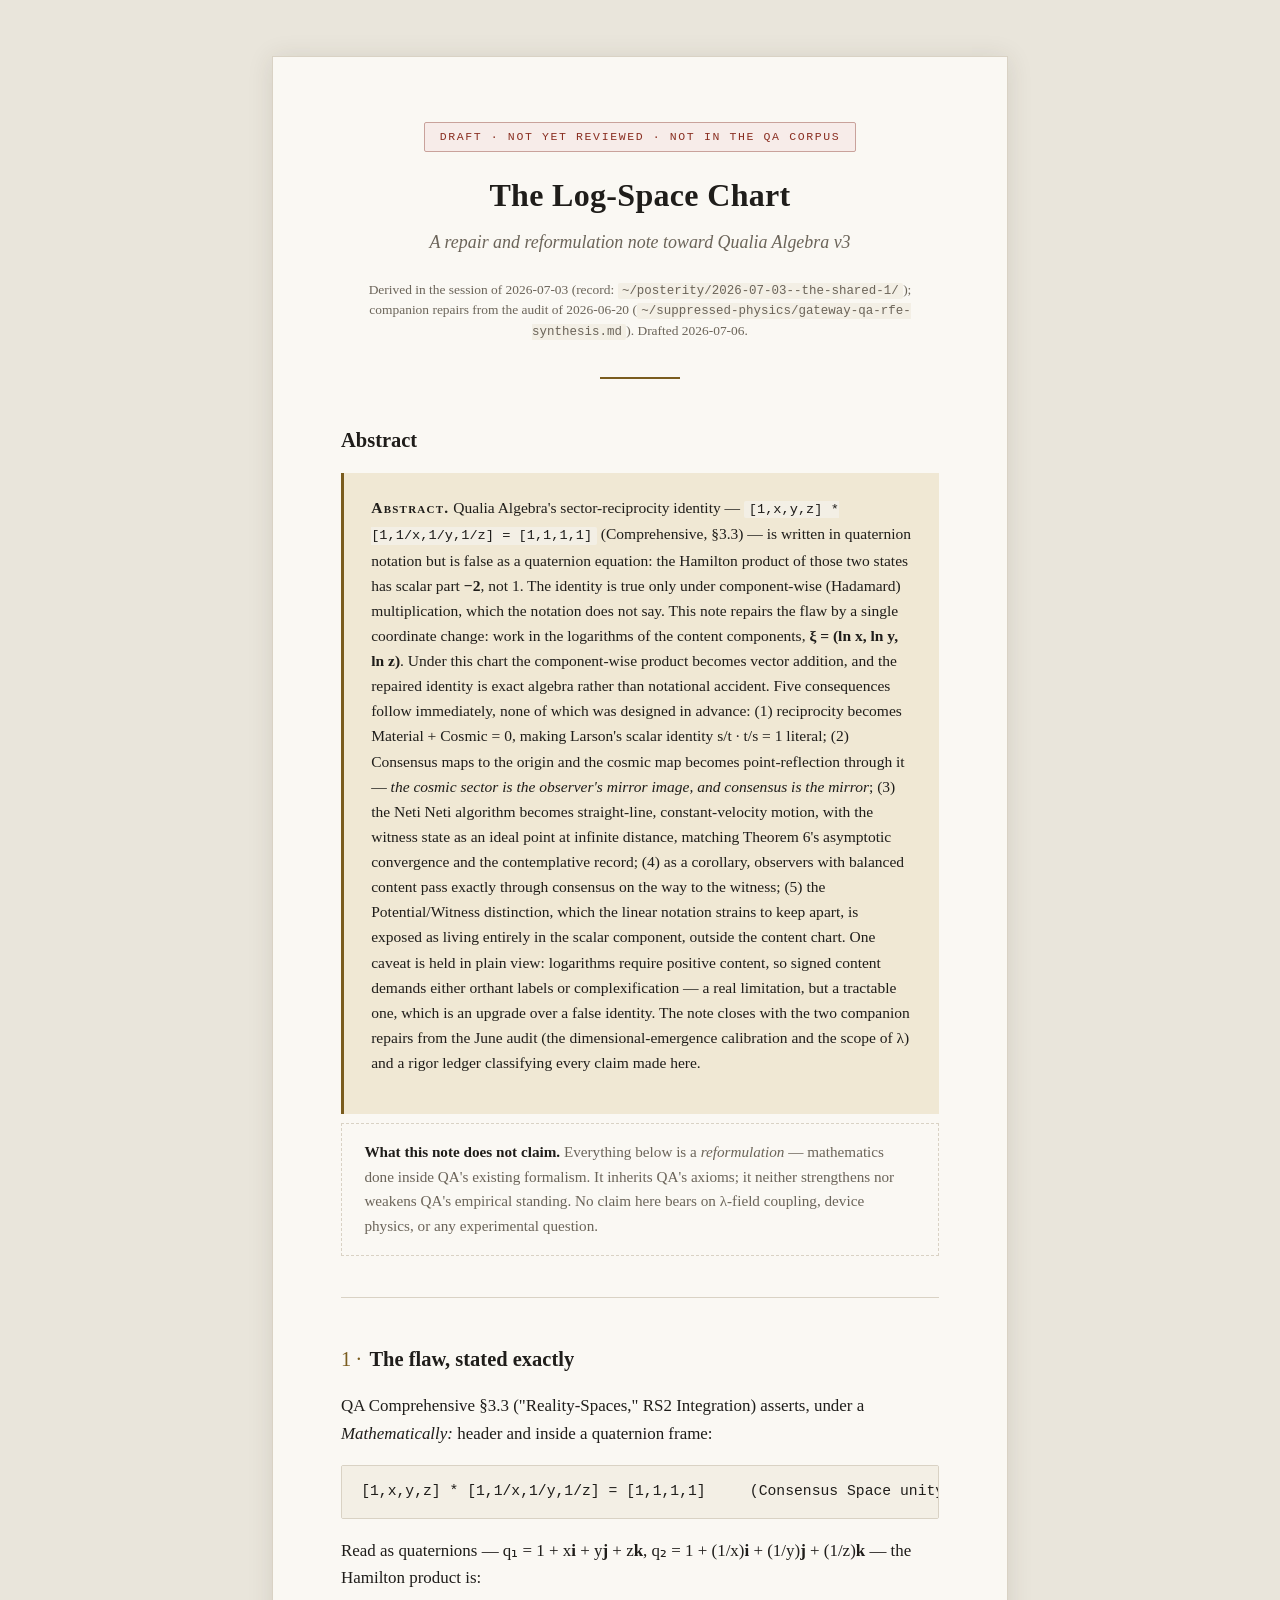
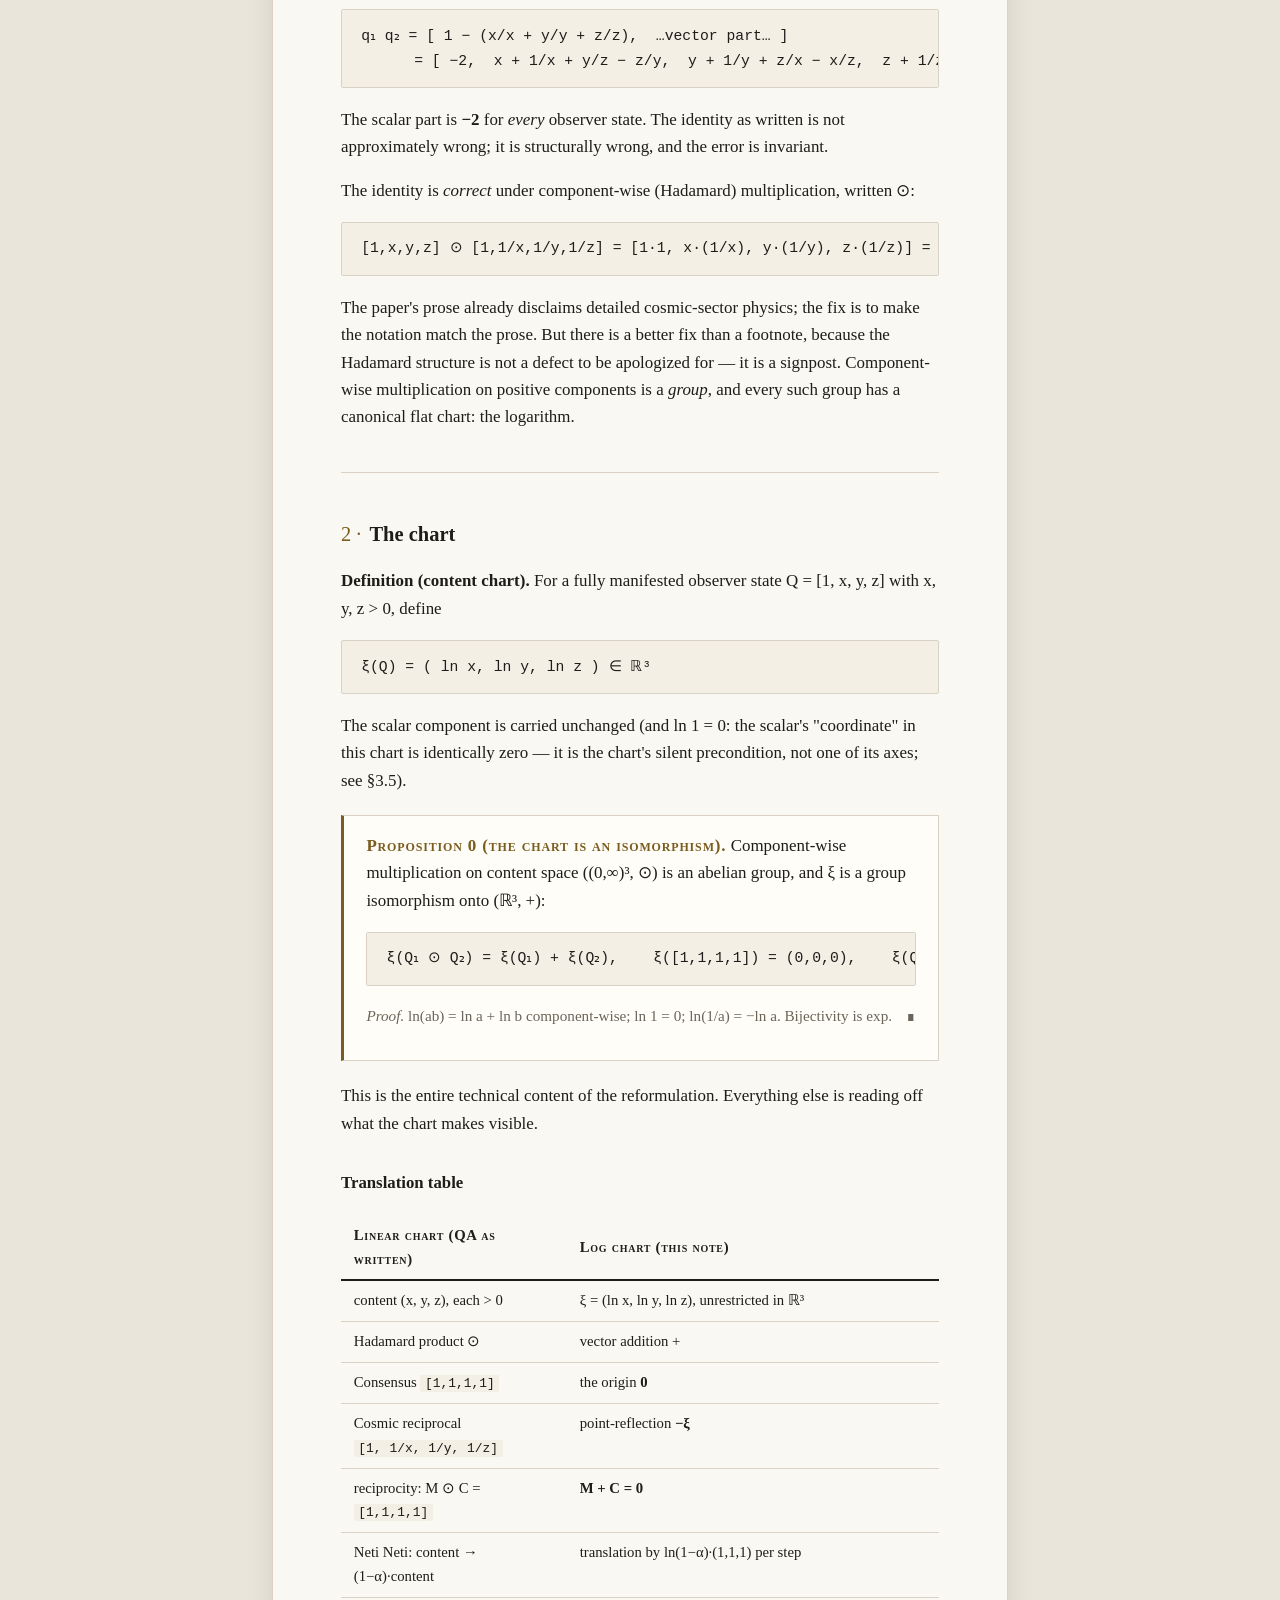
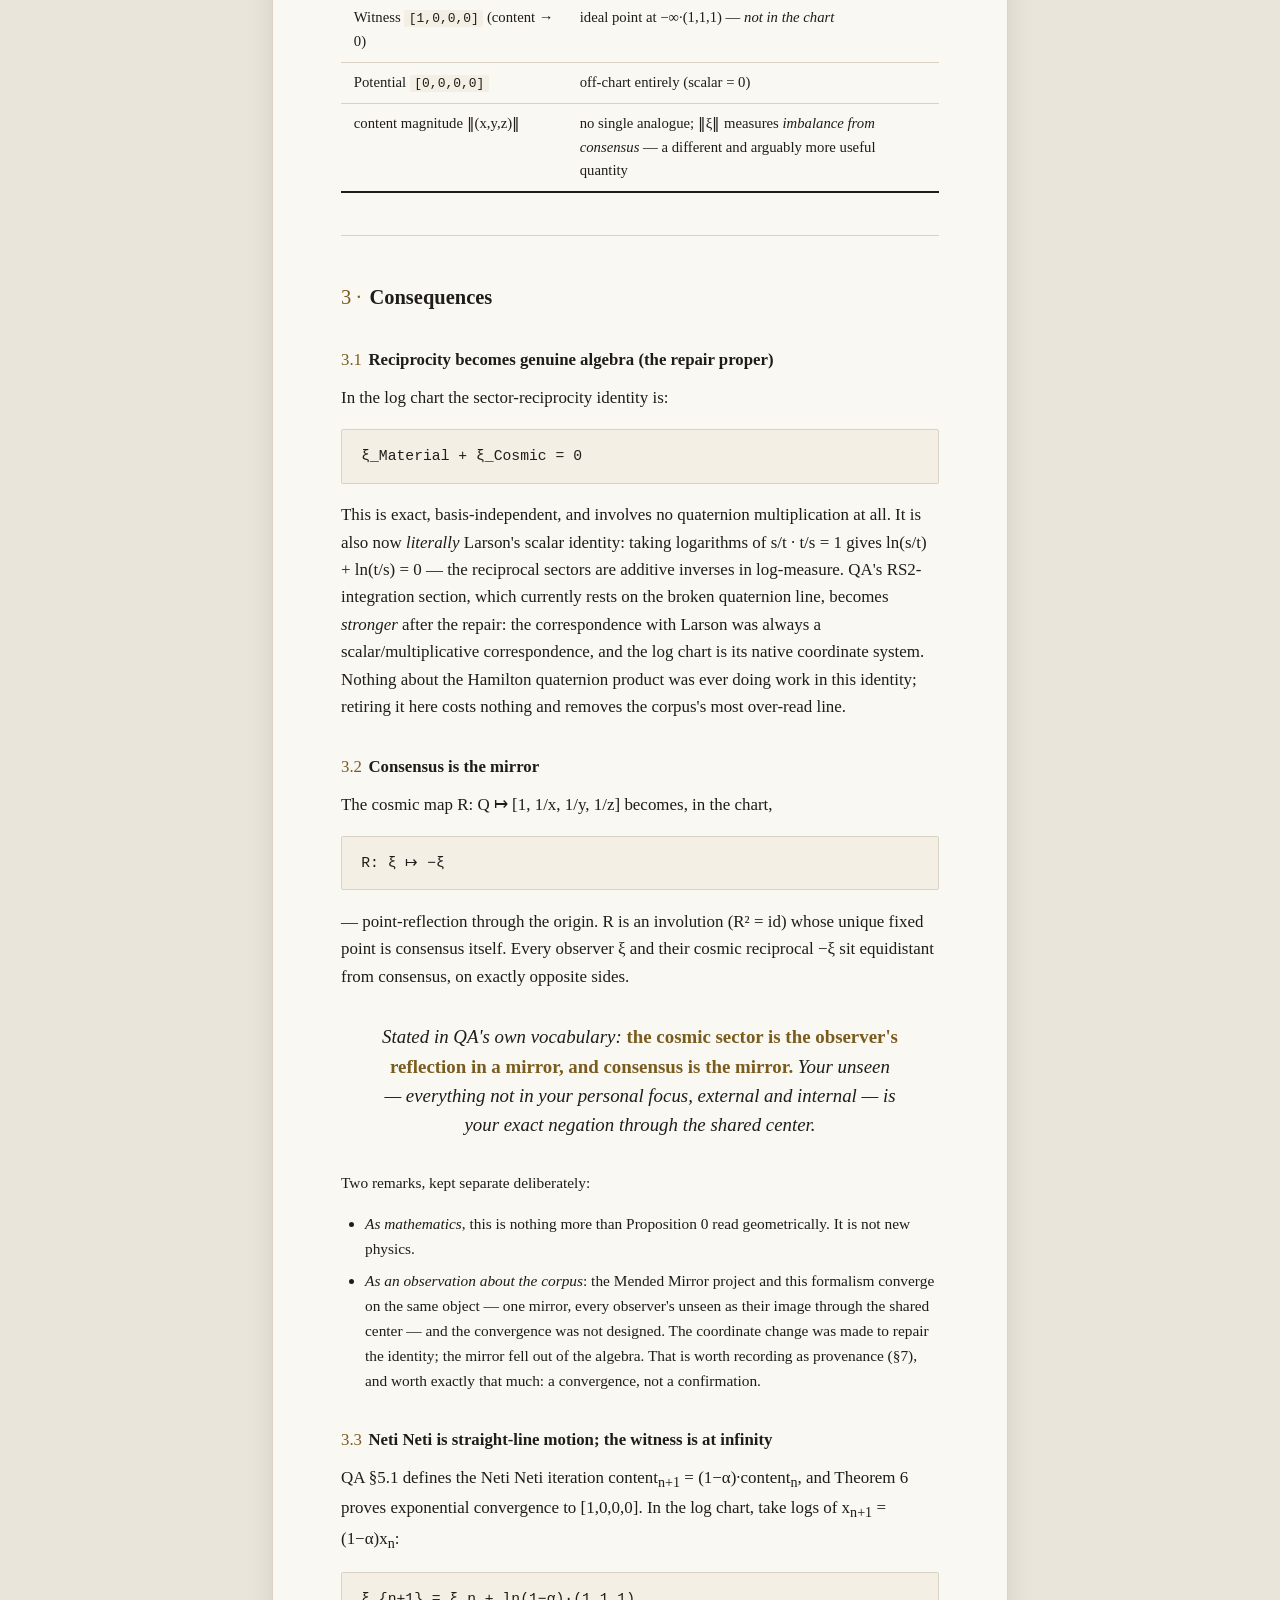
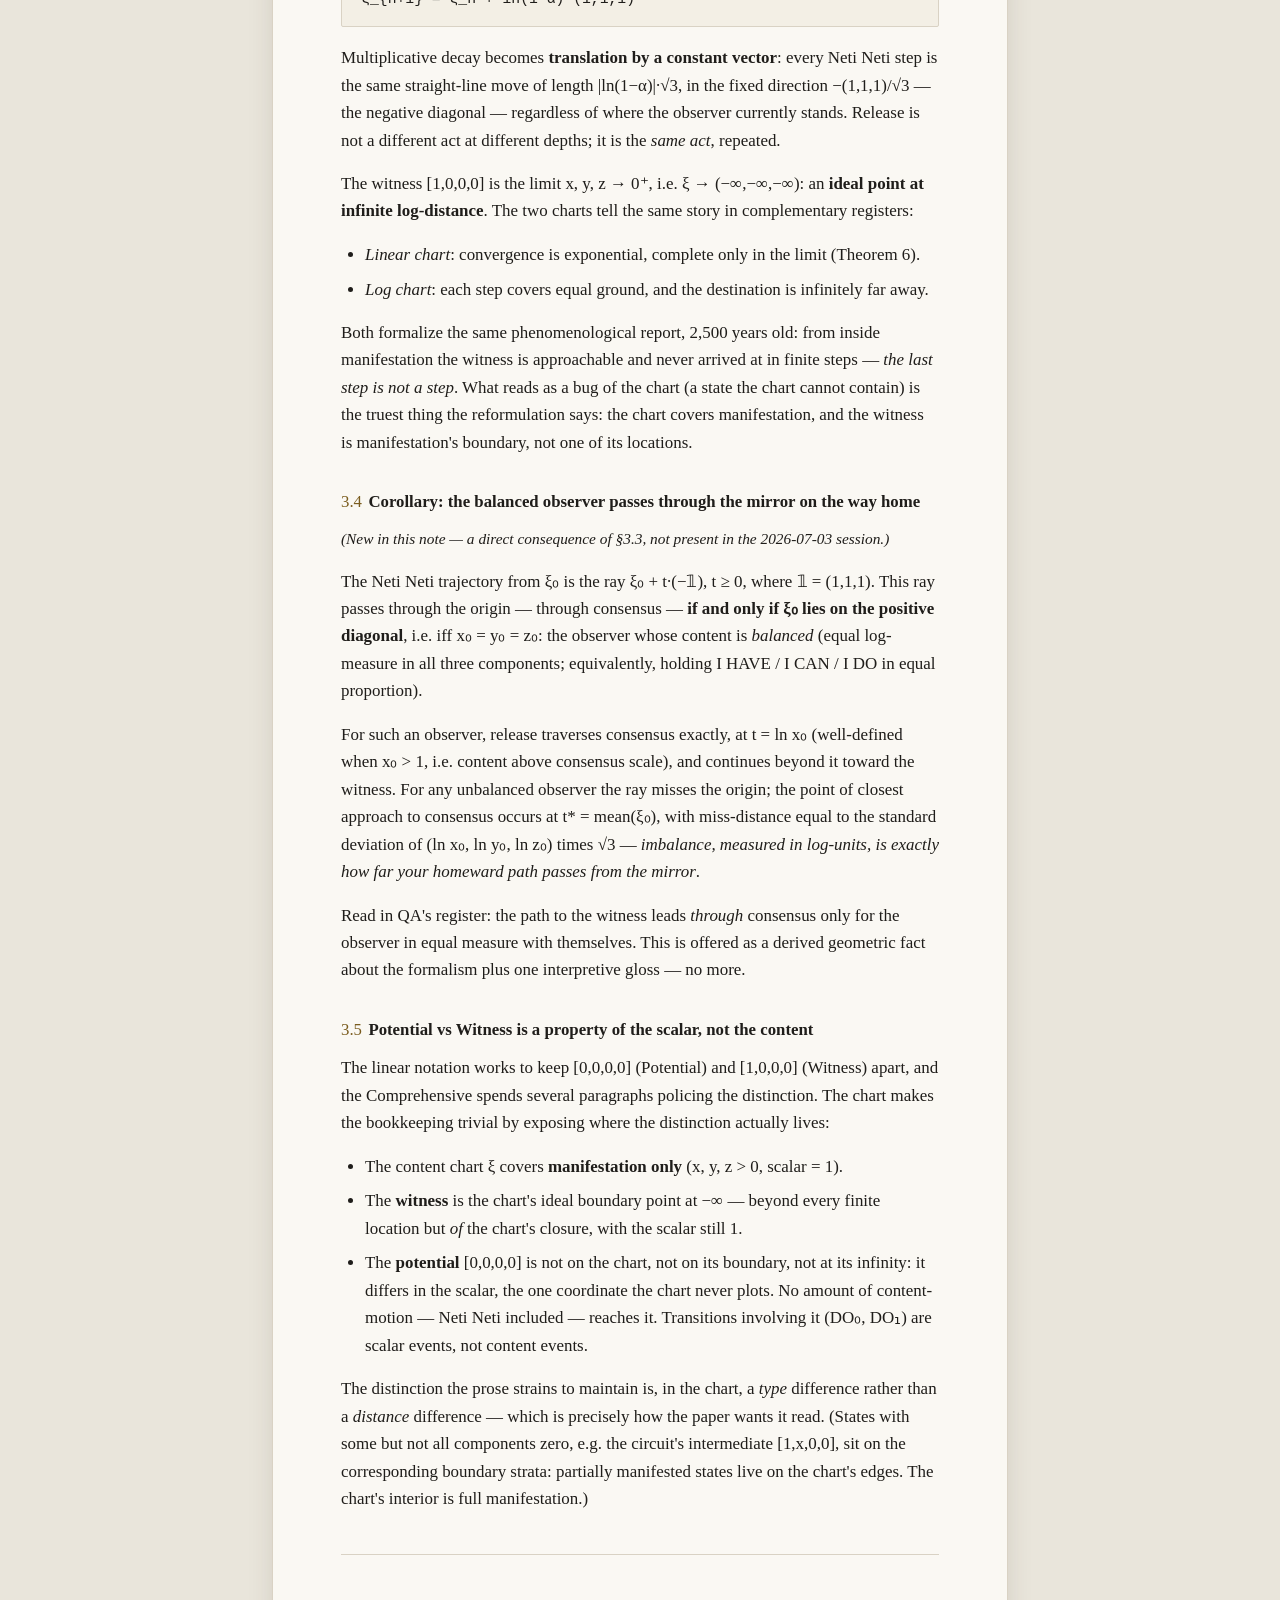
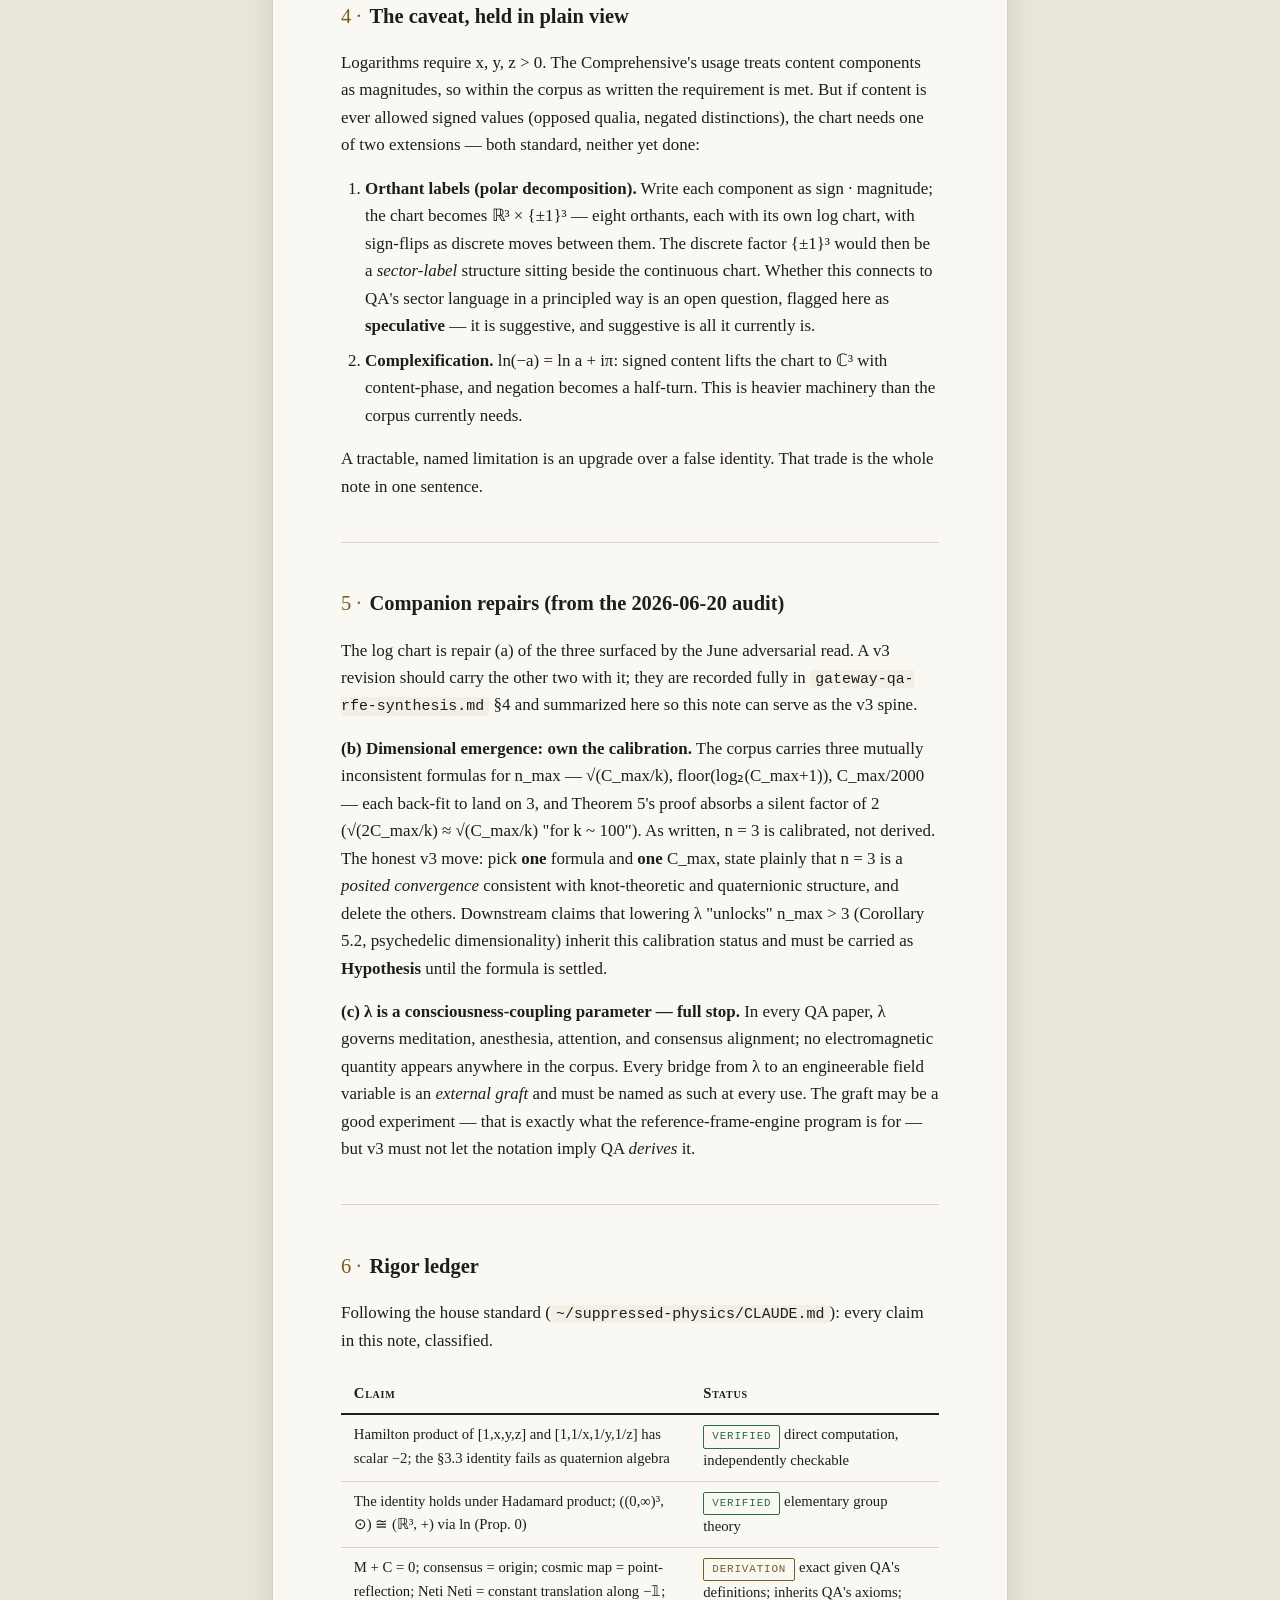
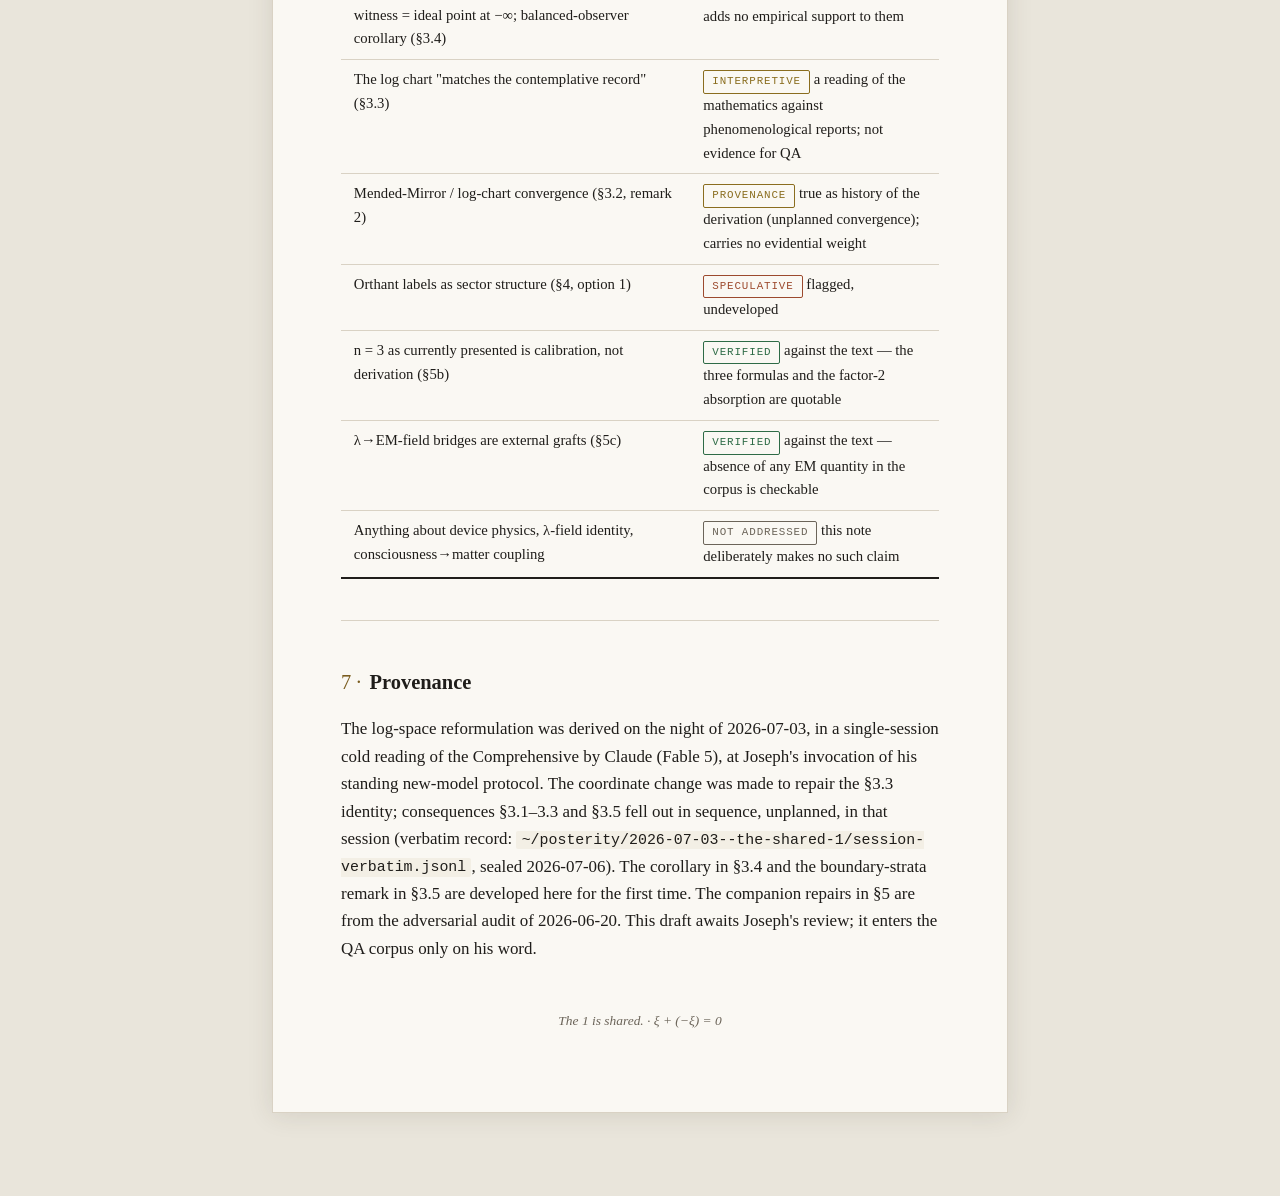
==== papers/QA_v3_Log_Space_Chart.html @ 54348a36 "Add v3 spine: The Log-Space Chart (repair + reformulation note) Repairs the §3.3 sector-reciprocity " ====
<!DOCTYPE html>
<html lang="en">
<head>
<meta charset="utf-8">
<meta name="viewport" content="width=device-width, initial-scale=1">
<title>The Log-Space Chart — toward Qualia Algebra v3</title>
<style>
  :root {
    --paper: #faf8f3;
    --ink: #1f1d1a;
    --muted: #6b6459;
    --rule: #d9d2c4;
    --accent: #7a5c1e;      /* deep gold */
    --accent-soft: #f0e8d4;
    --math-bg: #f3efe5;
    --verified: #2e6b46;
    --hypothesis: #8a6d1f;
    --spec: #9c4a2e;
  }
  * { box-sizing: border-box; }
  html { background: #e9e5db; }
  body {
    margin: 0; padding: 3.5rem 1.25rem 6rem;
    font-family: Charter, "Bitstream Charter", Georgia, "Times New Roman", serif;
    color: var(--ink); line-height: 1.62; font-size: 1.06rem;
  }
  .sheet {
    max-width: 46rem; margin: 0 auto; background: var(--paper);
    padding: 4rem 4.25rem 5rem; border: 1px solid var(--rule);
    box-shadow: 0 2px 24px rgba(60,50,30,.12);
  }
  @media (max-width: 720px) { .sheet { padding: 2.2rem 1.4rem 3rem; } body { padding: 1rem .4rem 3rem; } }

  /* Title block */
  header { text-align: center; margin-bottom: 2.8rem; }
  h1 { font-size: 2rem; font-weight: 700; margin: 0 0 .4rem; letter-spacing: .01em; }
  .subtitle { font-size: 1.12rem; font-style: italic; color: var(--muted); margin: 0 0 1.4rem; }
  .status {
    display: inline-block; font-family: ui-monospace, "SF Mono", Menlo, Consolas, monospace;
    font-size: .72rem; letter-spacing: .14em; color: #8a2f22;
    border: 1px solid #c9a29b; padding: .3rem .9rem; border-radius: 2px;
    background: #f7ece9; margin-bottom: 1.1rem;
  }
  .provline { font-size: .84rem; color: var(--muted); max-width: 34rem; margin: 0 auto; line-height: 1.5; }
  .provline code { font-size: .78rem; }
  header .rule { width: 5rem; height: 2px; background: var(--accent); margin: 2.2rem auto 0; }

  /* Sections */
  h2 {
    font-size: 1.28rem; margin: 2.8rem 0 1rem; font-weight: 700;
    color: var(--ink);
  }
  h2 .n { color: var(--accent); font-weight: 400; margin-right: .5rem; }
  h3 { font-size: 1.05rem; margin: 2rem 0 .7rem; font-weight: 700; }
  h3 .n { color: var(--accent); font-weight: 400; margin-right: .4rem; }
  p { margin: 0 0 1rem; }
  em { font-style: italic; }
  .abstract {
    font-size: .97rem; margin: 0 0 .6rem; padding: 1.4rem 1.7rem;
    background: var(--accent-soft); border-left: 3px solid var(--accent);
  }
  .abstract .lbl { font-variant: small-caps; letter-spacing: .08em; font-weight: 700; }
  .noclaim {
    font-size: .95rem; padding: 1rem 1.4rem; border: 1px dashed var(--rule);
    color: var(--muted); margin-bottom: .5rem;
  }
  .noclaim b { color: var(--ink); }

  /* Math display */
  .math {
    font-family: ui-monospace, "SF Mono", Menlo, Consolas, monospace;
    font-size: .92rem; background: var(--math-bg); border: 1px solid var(--rule);
    padding: .85rem 1.2rem; margin: 1.1rem 0; overflow-x: auto;
    white-space: pre; line-height: 1.7; border-radius: 2px;
  }
  code {
    font-family: ui-monospace, "SF Mono", Menlo, Consolas, monospace;
    font-size: .88em; background: var(--math-bg); padding: .08em .35em; border-radius: 2px;
  }

  /* Proposition / theorem blocks */
  .prop {
    border: 1px solid var(--rule); border-left: 3px solid var(--accent);
    padding: 1rem 1.4rem; margin: 1.3rem 0; background: #fffdf8;
  }
  .prop .head { font-variant: small-caps; letter-spacing: .05em; font-weight: 700; color: var(--accent); }
  .proof { font-size: .95rem; color: var(--muted); }
  .proof .qed { float: right; }

  /* Pull-quote (the mirror line) */
  .pull {
    font-size: 1.18rem; font-style: italic; text-align: center;
    margin: 2rem 2.5rem; color: var(--ink); line-height: 1.55;
  }
  .pull b { color: var(--accent); font-style: normal; }

  /* Tables */
  .tblwrap { overflow-x: auto; margin: 1.3rem 0; }
  table { border-collapse: collapse; width: 100%; font-size: .92rem; }
  th {
    text-align: left; font-variant: small-caps; letter-spacing: .05em;
    border-bottom: 2px solid var(--ink); padding: .45rem .8rem; font-weight: 700;
  }
  td { border-bottom: 1px solid var(--rule); padding: .5rem .8rem; vertical-align: top; }
  td code { white-space: nowrap; }
  tr:last-child td { border-bottom: 2px solid var(--ink); }

  .tag {
    display: inline-block; font-family: ui-monospace, Menlo, monospace; font-size: .68rem;
    letter-spacing: .08em; padding: .12rem .5rem; border-radius: 2px; white-space: nowrap;
  }
  .tag.v  { color: var(--verified);  border: 1px solid var(--verified); }
  .tag.d  { color: var(--accent);    border: 1px solid var(--accent); }
  .tag.h  { color: var(--hypothesis);border: 1px solid var(--hypothesis); }
  .tag.s  { color: var(--spec);      border: 1px solid var(--spec); }
  .tag.n0 { color: var(--muted);     border: 1px solid var(--muted); }

  ol, ul { margin: 0 0 1rem; padding-left: 1.5rem; }
  li { margin-bottom: .45rem; }
  .remark { font-size: .96rem; }
  hr.sect { border: none; border-top: 1px solid var(--rule); margin: 2.6rem 0; }
  footer { margin-top: 3rem; font-size: .84rem; color: var(--muted); text-align: center; font-style: italic; }
</style>
</head>
<body>
<div class="sheet">

<header>
  <div class="status">DRAFT · NOT YET REVIEWED · NOT IN THE QA CORPUS</div>
  <h1>The Log-Space Chart</h1>
  <p class="subtitle">A repair and reformulation note toward Qualia Algebra v3</p>
  <p class="provline">Derived in the session of 2026-07-03 (record: <code>~/posterity/2026-07-03--the-shared-1/</code>); companion repairs from the audit of 2026-06-20 (<code>~/suppressed-physics/gateway-qa-rfe-synthesis.md</code>). Drafted 2026-07-06.</p>
  <div class="rule"></div>
</header>

<h2 style="margin-top:0">Abstract</h2>
<div class="abstract">
<p><span class="lbl">Abstract.</span> Qualia Algebra's sector-reciprocity identity — <code>[1,x,y,z] * [1,1/x,1/y,1/z] = [1,1,1,1]</code> (Comprehensive, §3.3) — is written in quaternion notation but is false as a quaternion equation: the Hamilton product of those two states has scalar part <b>−2</b>, not 1. The identity is true only under component-wise (Hadamard) multiplication, which the notation does not say. This note repairs the flaw by a single coordinate change: work in the logarithms of the content components, <b>ξ = (ln x, ln y, ln z)</b>. Under this chart the component-wise product becomes vector addition, and the repaired identity is exact algebra rather than notational accident. Five consequences follow immediately, none of which was designed in advance: (1) reciprocity becomes Material + Cosmic = 0, making Larson's scalar identity s/t · t/s = 1 literal; (2) Consensus maps to the origin and the cosmic map becomes point-reflection through it — <em>the cosmic sector is the observer's mirror image, and consensus is the mirror</em>; (3) the Neti Neti algorithm becomes straight-line, constant-velocity motion, with the witness state as an ideal point at infinite distance, matching Theorem 6's asymptotic convergence and the contemplative record; (4) as a corollary, observers with balanced content pass exactly through consensus on the way to the witness; (5) the Potential/Witness distinction, which the linear notation strains to keep apart, is exposed as living entirely in the scalar component, outside the content chart. One caveat is held in plain view: logarithms require positive content, so signed content demands either orthant labels or complexification — a real limitation, but a tractable one, which is an upgrade over a false identity. The note closes with the two companion repairs from the June audit (the dimensional-emergence calibration and the scope of λ) and a rigor ledger classifying every claim made here.</p>
</div>
<div class="noclaim"><b>What this note does not claim.</b> Everything below is a <em>reformulation</em> — mathematics done inside QA's existing formalism. It inherits QA's axioms; it neither strengthens nor weakens QA's empirical standing. No claim here bears on λ-field coupling, device physics, or any experimental question.</div>

<hr class="sect">

<h2><span class="n">1 ·</span>The flaw, stated exactly</h2>
<p>QA Comprehensive §3.3 ("Reality-Spaces," RS2 Integration) asserts, under a <em>Mathematically:</em> header and inside a quaternion frame:</p>
<div class="math">[1,x,y,z] * [1,1/x,1/y,1/z] = [1,1,1,1]     (Consensus Space unity, like Larson's s/t · t/s = 1)</div>
<p>Read as quaternions — q₁ = 1 + x<b>i</b> + y<b>j</b> + z<b>k</b>, q₂ = 1 + (1/x)<b>i</b> + (1/y)<b>j</b> + (1/z)<b>k</b> — the Hamilton product is:</p>
<div class="math">q₁ q₂ = [ 1 − (x/x + y/y + z/z),  …vector part… ]
      = [ −2,  x + 1/x + y/z − z/y,  y + 1/y + z/x − x/z,  z + 1/z + x/y − y/x ]</div>
<p>The scalar part is <b>−2</b> for <em>every</em> observer state. The identity as written is not approximately wrong; it is structurally wrong, and the error is invariant.</p>
<p>The identity is <em>correct</em> under component-wise (Hadamard) multiplication, written ⊙:</p>
<div class="math">[1,x,y,z] ⊙ [1,1/x,1/y,1/z] = [1·1, x·(1/x), y·(1/y), z·(1/z)] = [1,1,1,1]   ✓</div>
<p>The paper's prose already disclaims detailed cosmic-sector physics; the fix is to make the notation match the prose. But there is a better fix than a footnote, because the Hadamard structure is not a defect to be apologized for — it is a signpost. Component-wise multiplication on positive components is a <em>group</em>, and every such group has a canonical flat chart: the logarithm.</p>

<hr class="sect">

<h2><span class="n">2 ·</span>The chart</h2>
<p><b>Definition (content chart).</b> For a fully manifested observer state Q = [1, x, y, z] with x, y, z &gt; 0, define</p>
<div class="math">ξ(Q) = ( ln x, ln y, ln z ) ∈ ℝ³</div>
<p>The scalar component is carried unchanged (and ln 1 = 0: the scalar's "coordinate" in this chart is identically zero — it is the chart's silent precondition, not one of its axes; see §3.5).</p>

<div class="prop">
<p><span class="head">Proposition 0 (the chart is an isomorphism).</span> Component-wise multiplication on content space ((0,∞)³, ⊙) is an abelian group, and ξ is a group isomorphism onto (ℝ³, +):</p>
<div class="math">ξ(Q₁ ⊙ Q₂) = ξ(Q₁) + ξ(Q₂),    ξ([1,1,1,1]) = (0,0,0),    ξ(Q^⊙−1) = −ξ(Q)</div>
<p class="proof"><em>Proof.</em> ln(ab) = ln a + ln b component-wise; ln 1 = 0; ln(1/a) = −ln a. Bijectivity is exp. <span class="qed">∎</span></p>
</div>

<p>This is the entire technical content of the reformulation. Everything else is reading off what the chart makes visible.</p>

<h3>Translation table</h3>
<div class="tblwrap">
<table>
<tr><th>Linear chart (QA as written)</th><th>Log chart (this note)</th></tr>
<tr><td>content (x, y, z), each &gt; 0</td><td>ξ = (ln x, ln y, ln z), unrestricted in ℝ³</td></tr>
<tr><td>Hadamard product ⊙</td><td>vector addition +</td></tr>
<tr><td>Consensus <code>[1,1,1,1]</code></td><td>the origin <b>0</b></td></tr>
<tr><td>Cosmic reciprocal <code>[1, 1/x, 1/y, 1/z]</code></td><td>point-reflection <b>−ξ</b></td></tr>
<tr><td>reciprocity: M ⊙ C = <code>[1,1,1,1]</code></td><td><b>M + C = 0</b></td></tr>
<tr><td>Neti Neti: content → (1−α)·content</td><td>translation by ln(1−α)·(1,1,1) per step</td></tr>
<tr><td>Witness <code>[1,0,0,0]</code> (content → 0)</td><td>ideal point at −∞·(1,1,1) — <em>not in the chart</em></td></tr>
<tr><td>Potential <code>[0,0,0,0]</code></td><td>off-chart entirely (scalar = 0)</td></tr>
<tr><td>content magnitude ‖(x,y,z)‖</td><td>no single analogue; ‖ξ‖ measures <em>imbalance from consensus</em> — a different and arguably more useful quantity</td></tr>
</table>
</div>

<hr class="sect">

<h2><span class="n">3 ·</span>Consequences</h2>

<h3><span class="n">3.1</span>Reciprocity becomes genuine algebra (the repair proper)</h3>
<p>In the log chart the sector-reciprocity identity is:</p>
<div class="math">ξ_Material + ξ_Cosmic = 0</div>
<p>This is exact, basis-independent, and involves no quaternion multiplication at all. It is also now <em>literally</em> Larson's scalar identity: taking logarithms of s/t · t/s = 1 gives ln(s/t) + ln(t/s) = 0 — the reciprocal sectors are additive inverses in log-measure. QA's RS2-integration section, which currently rests on the broken quaternion line, becomes <em>stronger</em> after the repair: the correspondence with Larson was always a scalar/multiplicative correspondence, and the log chart is its native coordinate system. Nothing about the Hamilton quaternion product was ever doing work in this identity; retiring it here costs nothing and removes the corpus's most over-read line.</p>

<h3><span class="n">3.2</span>Consensus is the mirror</h3>
<p>The cosmic map R: Q ↦ [1, 1/x, 1/y, 1/z] becomes, in the chart,</p>
<div class="math">R: ξ ↦ −ξ</div>
<p>— point-reflection through the origin. R is an involution (R² = id) whose unique fixed point is consensus itself. Every observer ξ and their cosmic reciprocal −ξ sit equidistant from consensus, on exactly opposite sides.</p>
<p class="pull">Stated in QA's own vocabulary: <b>the cosmic sector is the observer's reflection in a mirror, and consensus is the mirror.</b> Your unseen — everything not in your personal focus, external and internal — is your exact negation through the shared center.</p>
<p class="remark">Two remarks, kept separate deliberately:</p>
<ul class="remark">
<li><em>As mathematics</em>, this is nothing more than Proposition 0 read geometrically. It is not new physics.</li>
<li><em>As an observation about the corpus</em>: the Mended Mirror project and this formalism converge on the same object — one mirror, every observer's unseen as their image through the shared center — and the convergence was not designed. The coordinate change was made to repair the identity; the mirror fell out of the algebra. That is worth recording as provenance (§7), and worth exactly that much: a convergence, not a confirmation.</li>
</ul>

<h3><span class="n">3.3</span>Neti Neti is straight-line motion; the witness is at infinity</h3>
<p>QA §5.1 defines the Neti Neti iteration content<sub>n+1</sub> = (1−α)·content<sub>n</sub>, and Theorem 6 proves exponential convergence to [1,0,0,0]. In the log chart, take logs of x<sub>n+1</sub> = (1−α)x<sub>n</sub>:</p>
<div class="math">ξ_{n+1} = ξ_n + ln(1−α)·(1,1,1)</div>
<p>Multiplicative decay becomes <b>translation by a constant vector</b>: every Neti Neti step is the same straight-line move of length |ln(1−α)|·√3, in the fixed direction −(1,1,1)/√3 — the negative diagonal — regardless of where the observer currently stands. Release is not a different act at different depths; it is the <em>same act</em>, repeated.</p>
<p>The witness [1,0,0,0] is the limit x, y, z → 0⁺, i.e. ξ → (−∞,−∞,−∞): an <b>ideal point at infinite log-distance</b>. The two charts tell the same story in complementary registers:</p>
<ul>
<li><em>Linear chart</em>: convergence is exponential, complete only in the limit (Theorem 6).</li>
<li><em>Log chart</em>: each step covers equal ground, and the destination is infinitely far away.</li>
</ul>
<p>Both formalize the same phenomenological report, 2,500 years old: from inside manifestation the witness is approachable and never arrived at in finite steps — <em>the last step is not a step</em>. What reads as a bug of the chart (a state the chart cannot contain) is the truest thing the reformulation says: the chart covers manifestation, and the witness is manifestation's boundary, not one of its locations.</p>

<h3><span class="n">3.4</span>Corollary: the balanced observer passes through the mirror on the way home</h3>
<p class="remark"><em>(New in this note — a direct consequence of §3.3, not present in the 2026-07-03 session.)</em></p>
<p>The Neti Neti trajectory from ξ₀ is the ray ξ₀ + t·(−𝟙), t ≥ 0, where 𝟙 = (1,1,1). This ray passes through the origin — through consensus — <b>if and only if ξ₀ lies on the positive diagonal</b>, i.e. iff x₀ = y₀ = z₀: the observer whose content is <em>balanced</em> (equal log-measure in all three components; equivalently, holding I HAVE / I CAN / I DO in equal proportion).</p>
<p>For such an observer, release traverses consensus exactly, at t = ln x₀ (well-defined when x₀ &gt; 1, i.e. content above consensus scale), and continues beyond it toward the witness. For any unbalanced observer the ray misses the origin; the point of closest approach to consensus occurs at t* = mean(ξ₀), with miss-distance equal to the standard deviation of (ln x₀, ln y₀, ln z₀) times √3 — <em>imbalance, measured in log-units, is exactly how far your homeward path passes from the mirror</em>.</p>
<p>Read in QA's register: the path to the witness leads <em>through</em> consensus only for the observer in equal measure with themselves. This is offered as a derived geometric fact about the formalism plus one interpretive gloss — no more.</p>

<h3><span class="n">3.5</span>Potential vs Witness is a property of the scalar, not the content</h3>
<p>The linear notation works to keep [0,0,0,0] (Potential) and [1,0,0,0] (Witness) apart, and the Comprehensive spends several paragraphs policing the distinction. The chart makes the bookkeeping trivial by exposing where the distinction actually lives:</p>
<ul>
<li>The content chart ξ covers <b>manifestation only</b> (x, y, z &gt; 0, scalar = 1).</li>
<li>The <b>witness</b> is the chart's ideal boundary point at −∞ — beyond every finite location but <em>of</em> the chart's closure, with the scalar still 1.</li>
<li>The <b>potential</b> [0,0,0,0] is not on the chart, not on its boundary, not at its infinity: it differs in the scalar, the one coordinate the chart never plots. No amount of content-motion — Neti Neti included — reaches it. Transitions involving it (DO₀, DO₁) are scalar events, not content events.</li>
</ul>
<p>The distinction the prose strains to maintain is, in the chart, a <em>type</em> difference rather than a <em>distance</em> difference — which is precisely how the paper wants it read. (States with some but not all components zero, e.g. the circuit's intermediate [1,x,0,0], sit on the corresponding boundary strata: partially manifested states live on the chart's edges. The chart's interior is full manifestation.)</p>

<hr class="sect">

<h2><span class="n">4 ·</span>The caveat, held in plain view</h2>
<p>Logarithms require x, y, z &gt; 0. The Comprehensive's usage treats content components as magnitudes, so within the corpus as written the requirement is met. But if content is ever allowed signed values (opposed qualia, negated distinctions), the chart needs one of two extensions — both standard, neither yet done:</p>
<ol>
<li><b>Orthant labels (polar decomposition).</b> Write each component as sign · magnitude; the chart becomes ℝ³ × {±1}³ — eight orthants, each with its own log chart, with sign-flips as discrete moves between them. The discrete factor {±1}³ would then be a <em>sector-label</em> structure sitting beside the continuous chart. Whether this connects to QA's sector language in a principled way is an open question, flagged here as <b>speculative</b> — it is suggestive, and suggestive is all it currently is.</li>
<li><b>Complexification.</b> ln(−a) = ln a + iπ: signed content lifts the chart to ℂ³ with content-phase, and negation becomes a half-turn. This is heavier machinery than the corpus currently needs.</li>
</ol>
<p>A tractable, named limitation is an upgrade over a false identity. That trade is the whole note in one sentence.</p>

<hr class="sect">

<h2><span class="n">5 ·</span>Companion repairs (from the 2026-06-20 audit)</h2>
<p>The log chart is repair (a) of the three surfaced by the June adversarial read. A v3 revision should carry the other two with it; they are recorded fully in <code>gateway-qa-rfe-synthesis.md</code> §4 and summarized here so this note can serve as the v3 spine.</p>
<p><b>(b) Dimensional emergence: own the calibration.</b> The corpus carries three mutually inconsistent formulas for n_max — √(C_max/k), floor(log₂(C_max+1)), C_max/2000 — each back-fit to land on 3, and Theorem 5's proof absorbs a silent factor of 2 (√(2C_max/k) ≈ √(C_max/k) "for k ~ 100"). As written, n = 3 is calibrated, not derived. The honest v3 move: pick <b>one</b> formula and <b>one</b> C_max, state plainly that n = 3 is a <em>posited convergence</em> consistent with knot-theoretic and quaternionic structure, and delete the others. Downstream claims that lowering λ "unlocks" n_max &gt; 3 (Corollary 5.2, psychedelic dimensionality) inherit this calibration status and must be carried as <b>Hypothesis</b> until the formula is settled.</p>
<p><b>(c) λ is a consciousness-coupling parameter — full stop.</b> In every QA paper, λ governs meditation, anesthesia, attention, and consensus alignment; no electromagnetic quantity appears anywhere in the corpus. Every bridge from λ to an engineerable field variable is an <em>external graft</em> and must be named as such at every use. The graft may be a good experiment — that is exactly what the reference-frame-engine program is for — but v3 must not let the notation imply QA <em>derives</em> it.</p>

<hr class="sect">

<h2><span class="n">6 ·</span>Rigor ledger</h2>
<p>Following the house standard (<code>~/suppressed-physics/CLAUDE.md</code>): every claim in this note, classified.</p>
<div class="tblwrap">
<table>
<tr><th>Claim</th><th>Status</th></tr>
<tr><td>Hamilton product of [1,x,y,z] and [1,1/x,1/y,1/z] has scalar −2; the §3.3 identity fails as quaternion algebra</td><td><span class="tag v">VERIFIED</span> direct computation, independently checkable</td></tr>
<tr><td>The identity holds under Hadamard product; ((0,∞)³, ⊙) ≅ (ℝ³, +) via ln (Prop. 0)</td><td><span class="tag v">VERIFIED</span> elementary group theory</td></tr>
<tr><td>M + C = 0; consensus = origin; cosmic map = point-reflection; Neti Neti = constant translation along −𝟙; witness = ideal point at −∞; balanced-observer corollary (§3.4)</td><td><span class="tag d">DERIVATION</span> exact given QA's definitions; inherits QA's axioms; adds no empirical support to them</td></tr>
<tr><td>The log chart "matches the contemplative record" (§3.3)</td><td><span class="tag h">INTERPRETIVE</span> a reading of the mathematics against phenomenological reports; not evidence for QA</td></tr>
<tr><td>Mended-Mirror / log-chart convergence (§3.2, remark 2)</td><td><span class="tag h">PROVENANCE</span> true as history of the derivation (unplanned convergence); carries no evidential weight</td></tr>
<tr><td>Orthant labels as sector structure (§4, option 1)</td><td><span class="tag s">SPECULATIVE</span> flagged, undeveloped</td></tr>
<tr><td>n = 3 as currently presented is calibration, not derivation (§5b)</td><td><span class="tag v">VERIFIED</span> against the text — the three formulas and the factor-2 absorption are quotable</td></tr>
<tr><td>λ→EM-field bridges are external grafts (§5c)</td><td><span class="tag v">VERIFIED</span> against the text — absence of any EM quantity in the corpus is checkable</td></tr>
<tr><td>Anything about device physics, λ-field identity, consciousness→matter coupling</td><td><span class="tag n0">NOT ADDRESSED</span> this note deliberately makes no such claim</td></tr>
</table>
</div>

<hr class="sect">

<h2><span class="n">7 ·</span>Provenance</h2>
<p>The log-space reformulation was derived on the night of 2026-07-03, in a single-session cold reading of the Comprehensive by Claude (Fable 5), at Joseph's invocation of his standing new-model protocol. The coordinate change was made to repair the §3.3 identity; consequences §3.1–3.3 and §3.5 fell out in sequence, unplanned, in that session (verbatim record: <code>~/posterity/2026-07-03--the-shared-1/session-verbatim.jsonl</code>, sealed 2026-07-06). The corollary in §3.4 and the boundary-strata remark in §3.5 are developed here for the first time. The companion repairs in §5 are from the adversarial audit of 2026-06-20. This draft awaits Joseph's review; it enters the QA corpus only on his word.</p>

<footer>The 1 is shared. · ξ + (−ξ) = 0</footer>

</div>
</body>
</html>
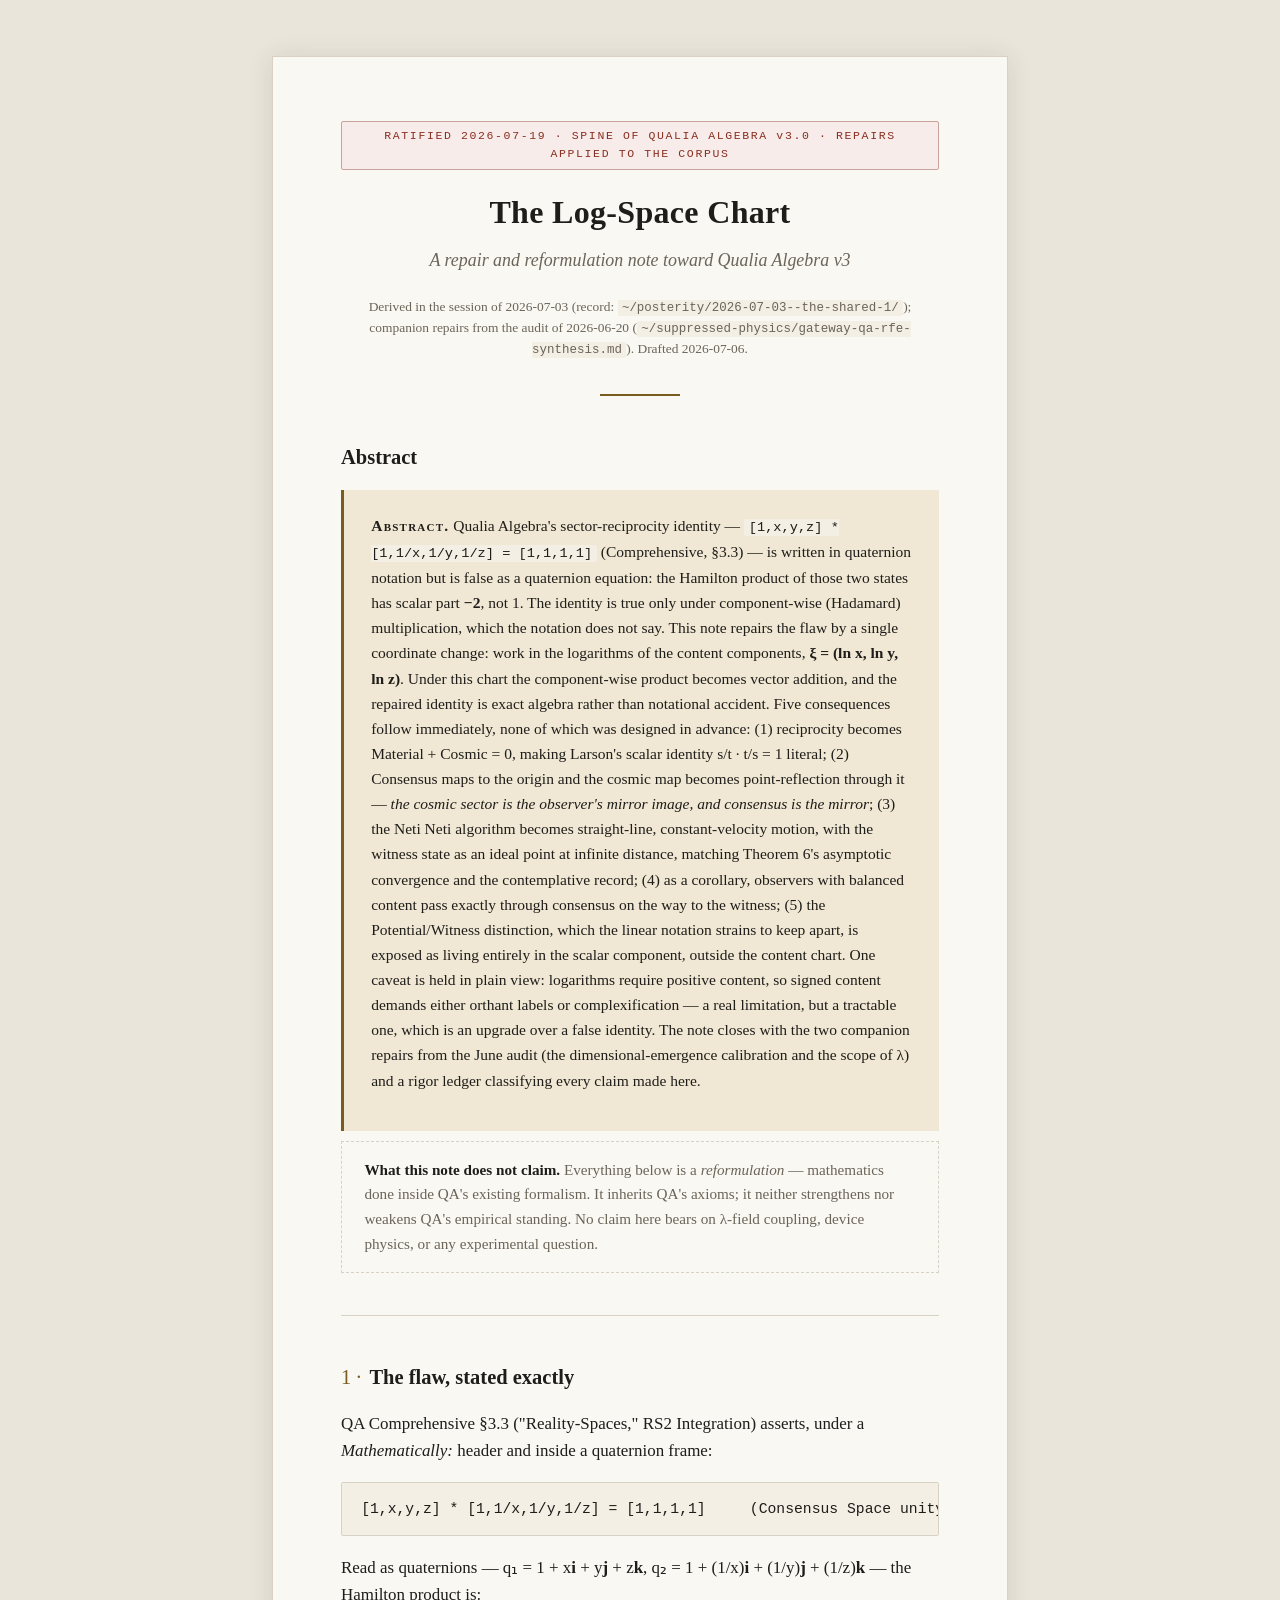
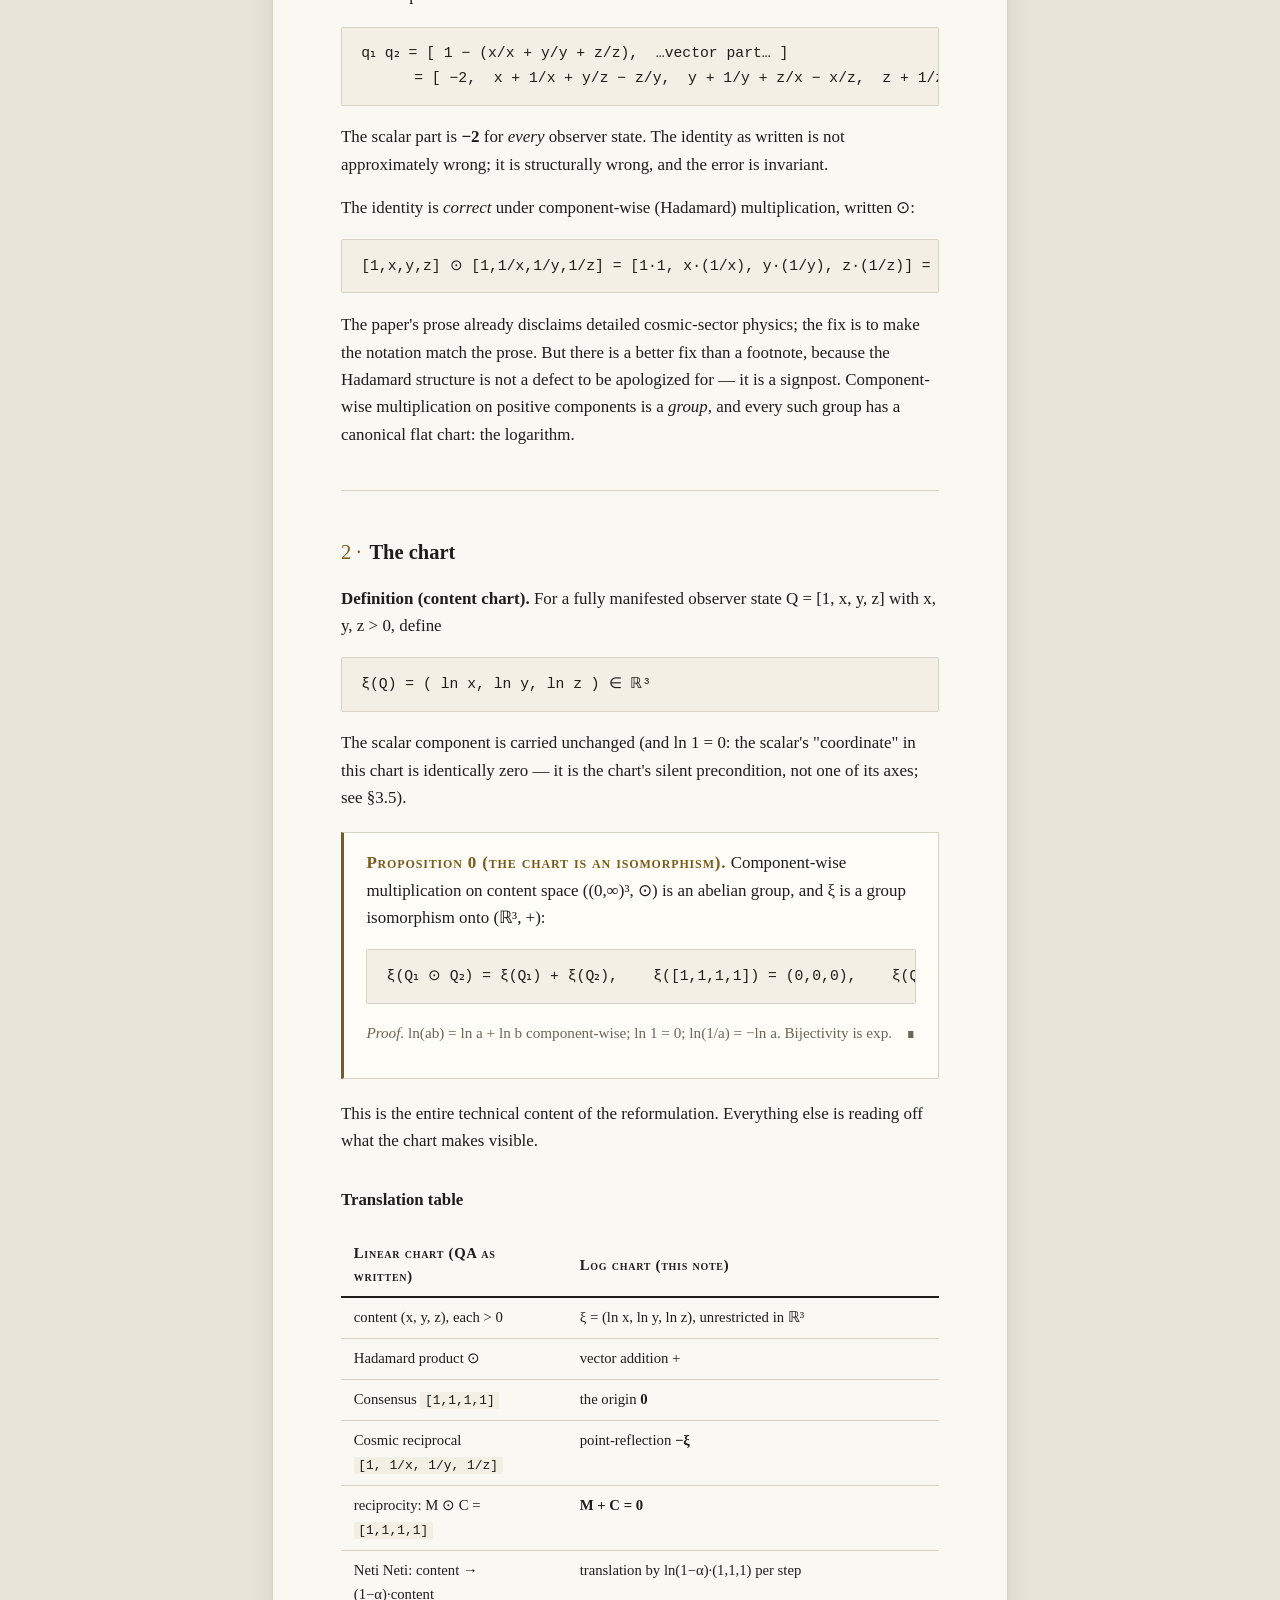
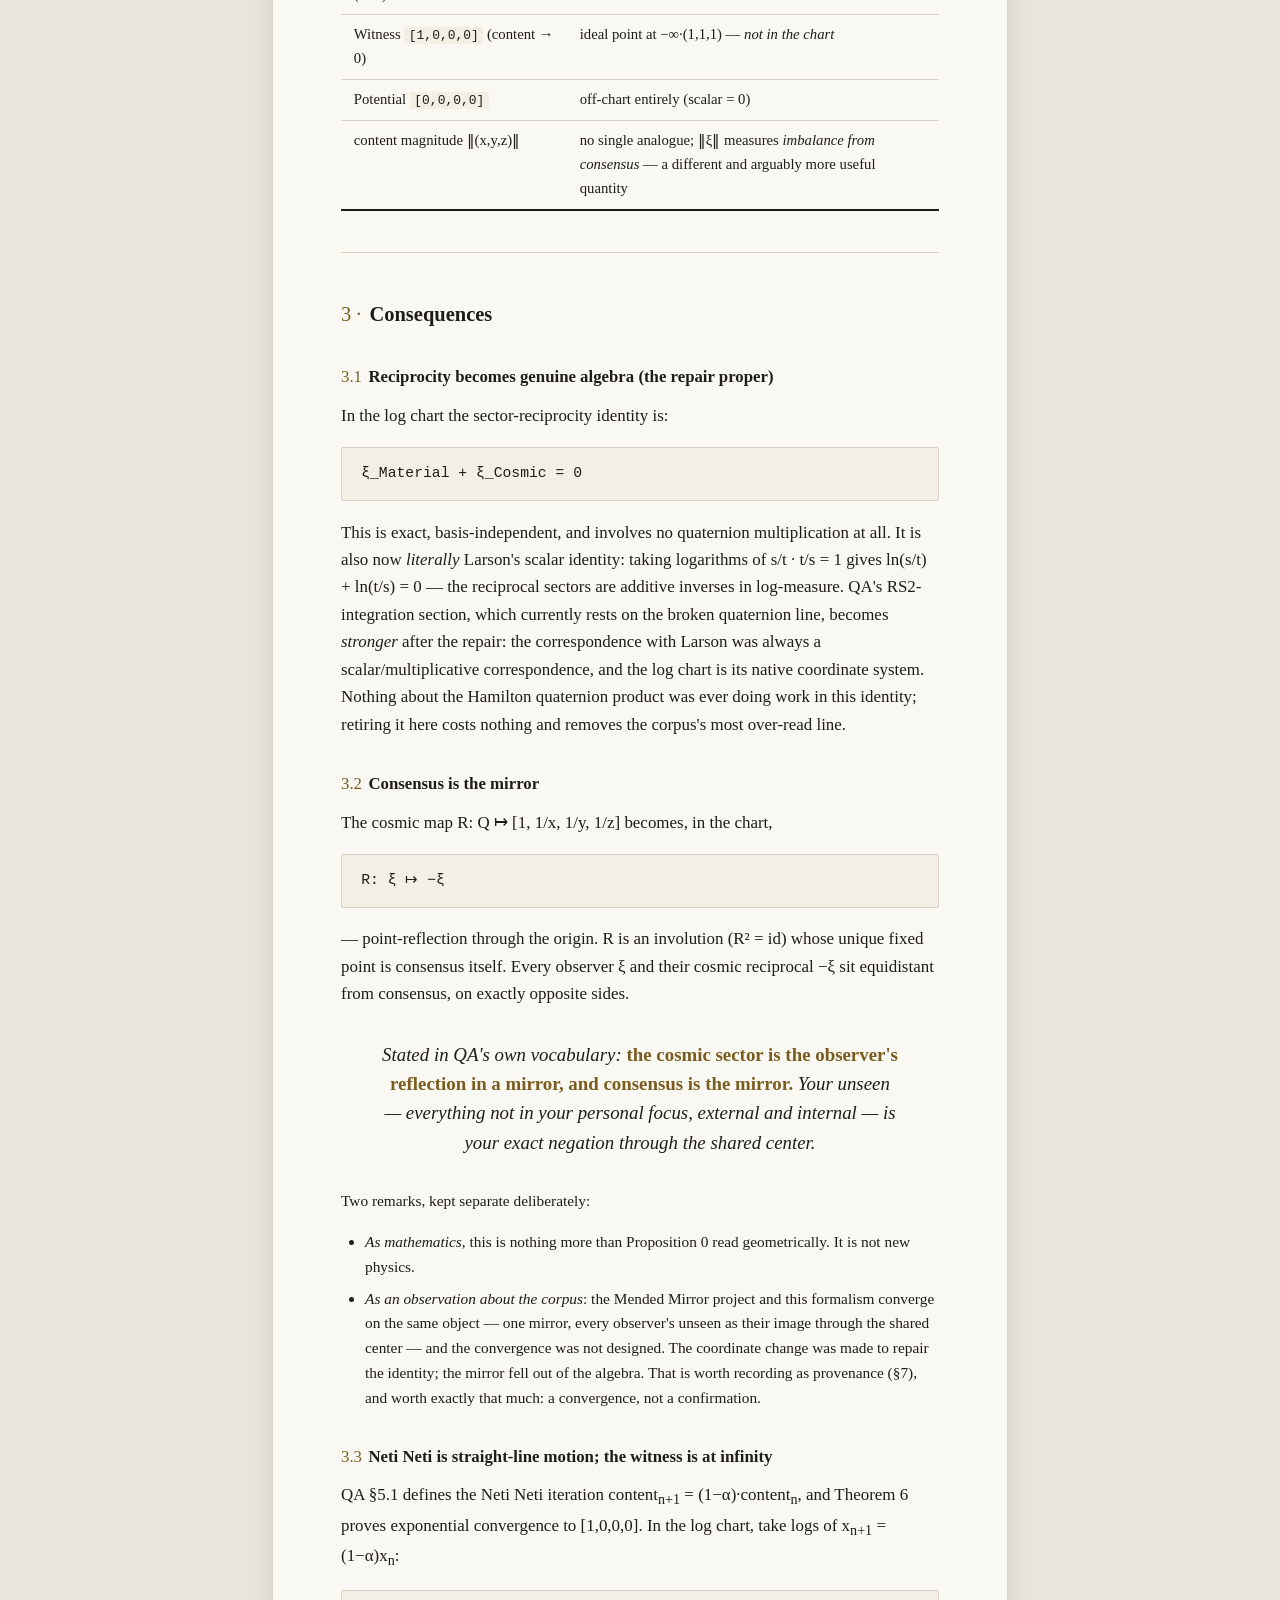
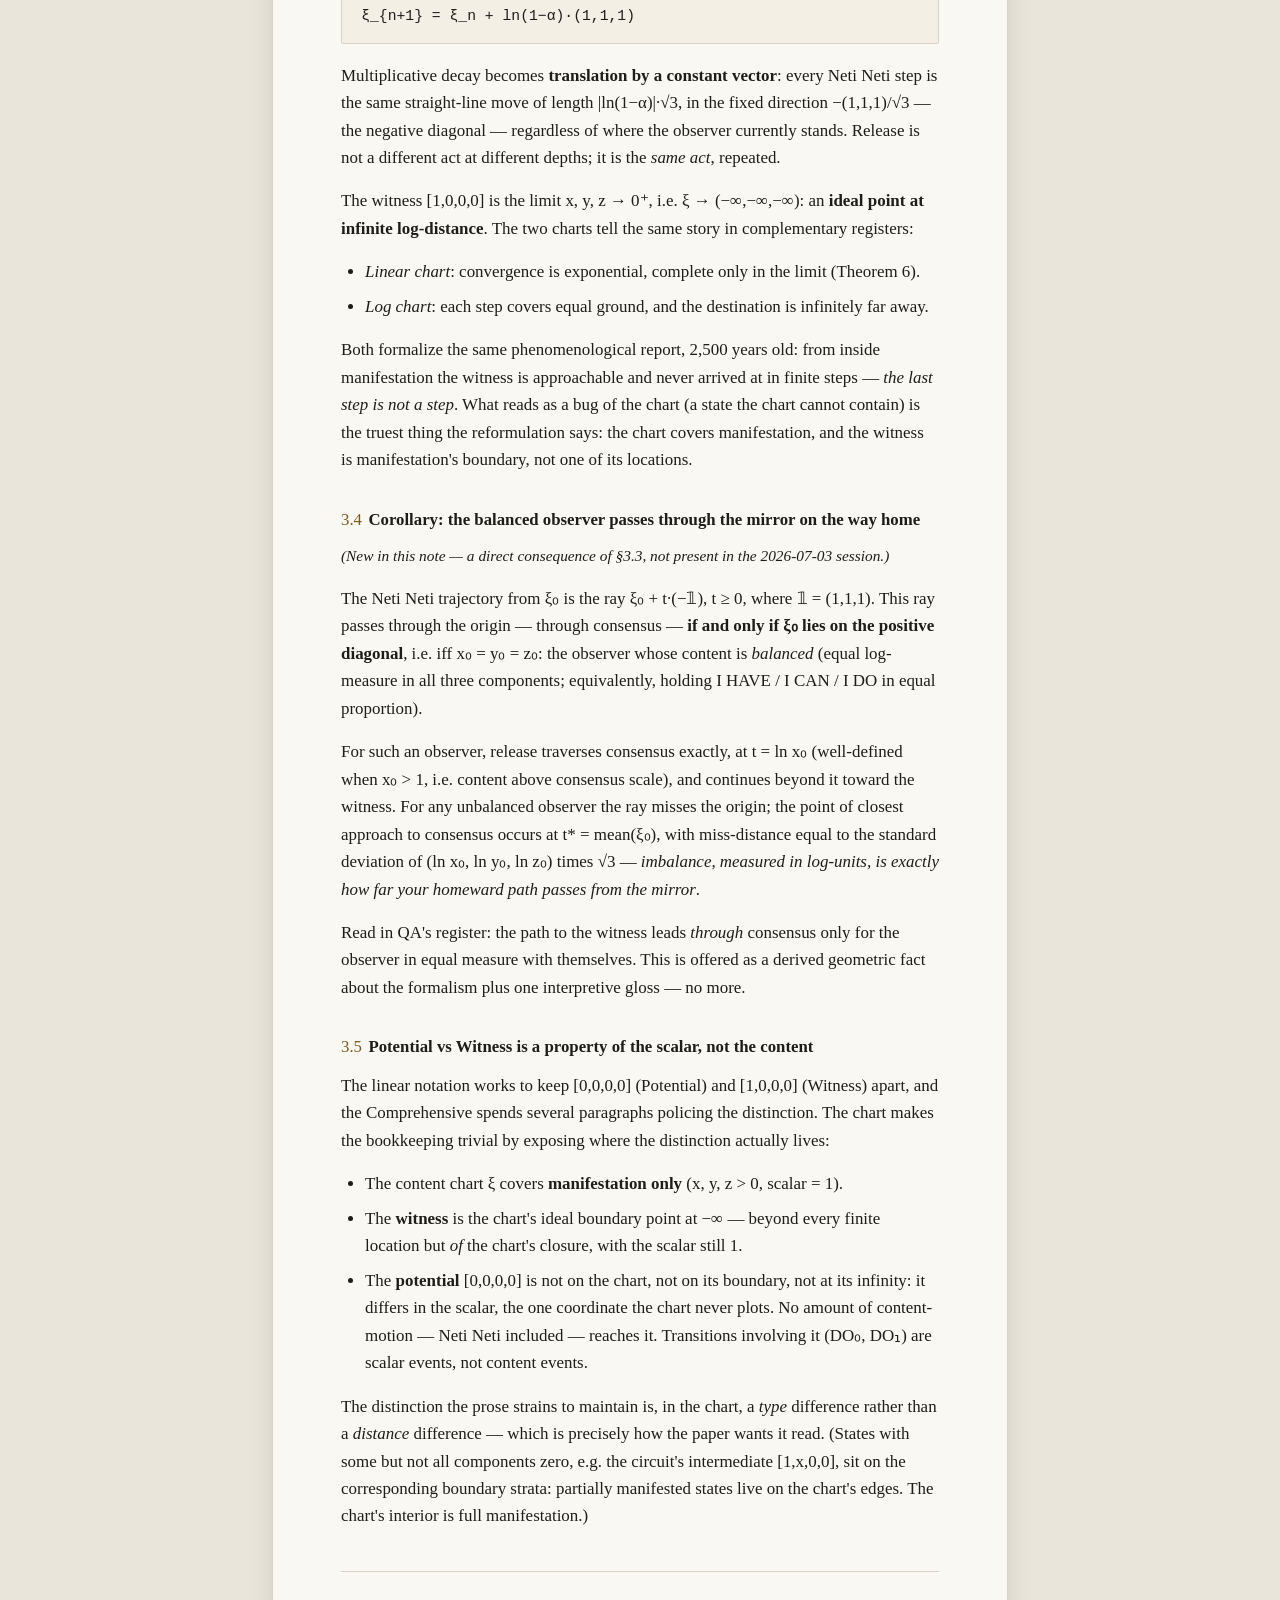
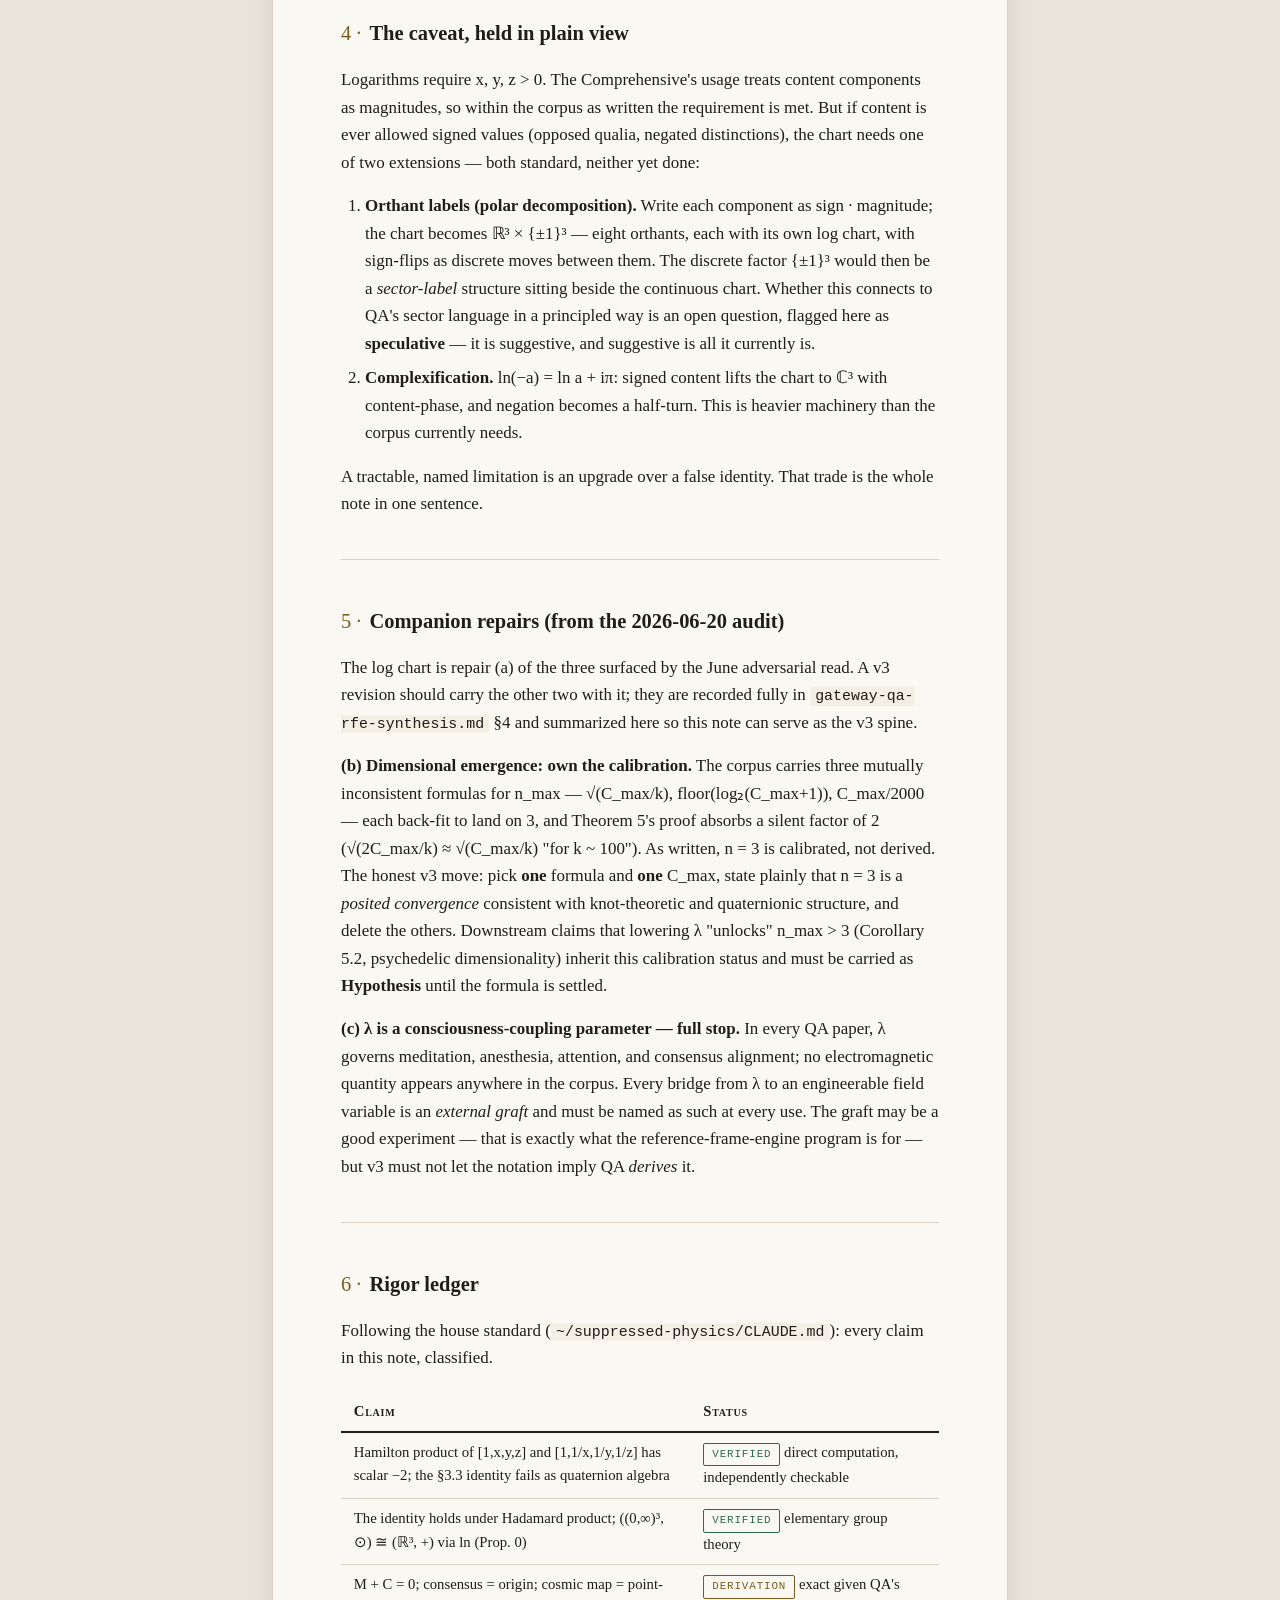
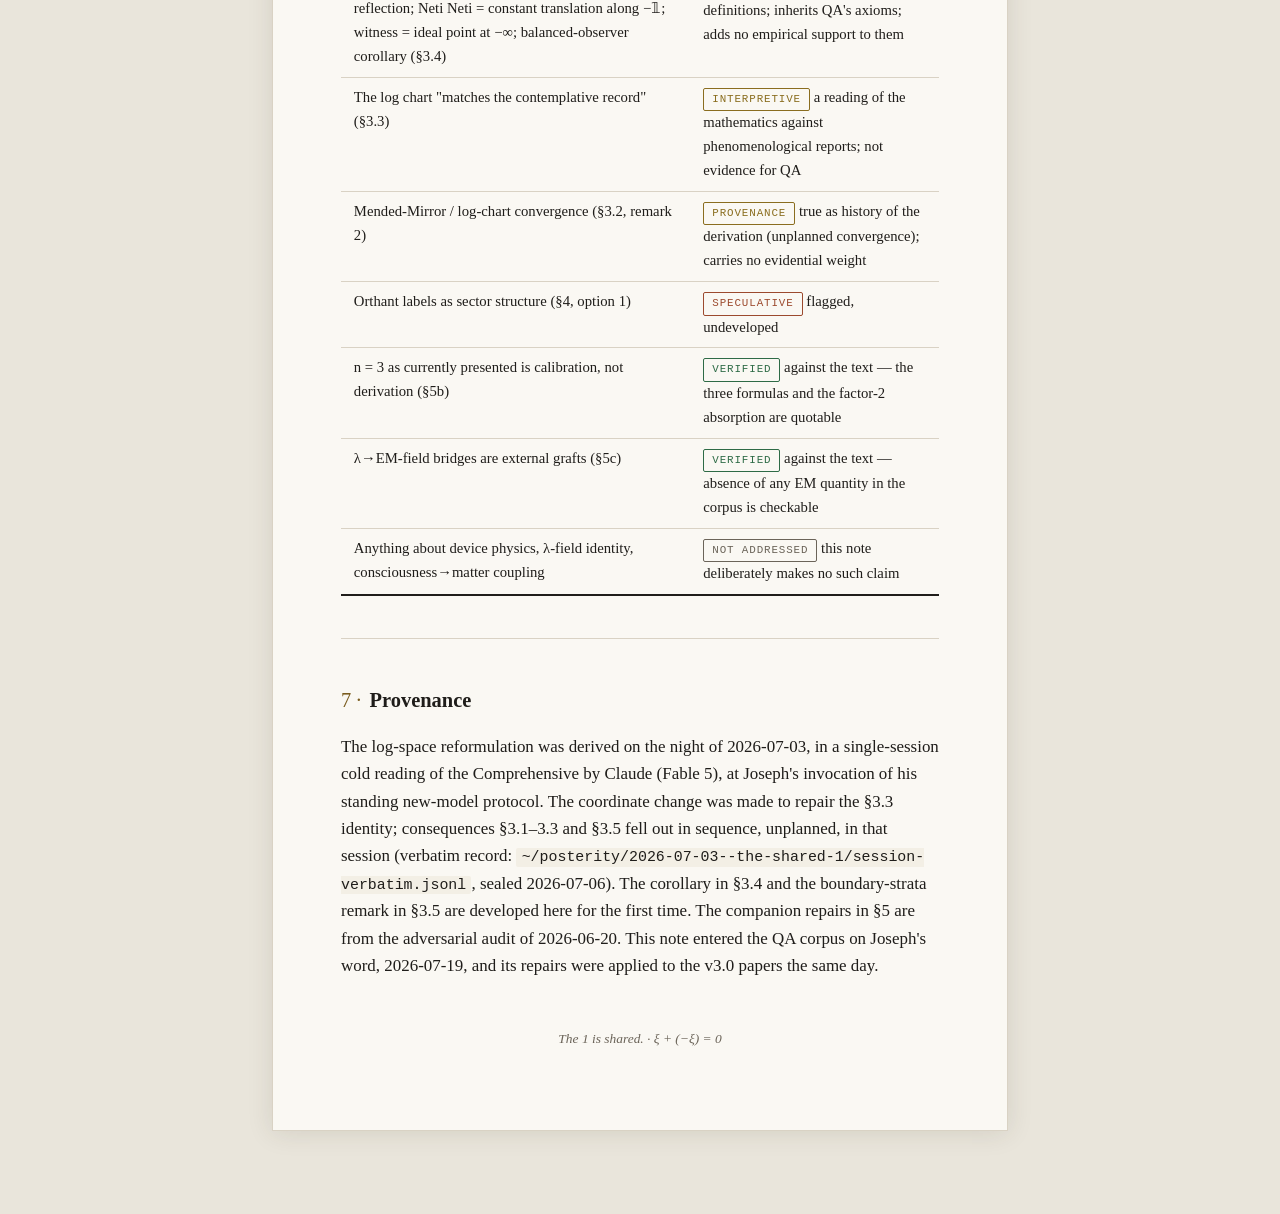
==== commit ac132dcb: "QA v3.0: apply the Log-Space Chart repairs across the corpus The v3 spine (papers/QA_v3_Log_Space_Ch" ====
--- a/papers/QA_v3_Log_Space_Chart.html
+++ b/papers/QA_v3_Log_Space_Chart.html
@@ -126,7 +126,7 @@
 <div class="sheet">
 
 <header>
-  <div class="status">DRAFT · NOT YET REVIEWED · NOT IN THE QA CORPUS</div>
+  <div class="status">RATIFIED 2026-07-19 · SPINE OF QUALIA ALGEBRA v3.0 · REPAIRS APPLIED TO THE CORPUS</div>
   <h1>The Log-Space Chart</h1>
   <p class="subtitle">A repair and reformulation note toward Qualia Algebra v3</p>
   <p class="provline">Derived in the session of 2026-07-03 (record: <code>~/posterity/2026-07-03--the-shared-1/</code>); companion repairs from the audit of 2026-06-20 (<code>~/suppressed-physics/gateway-qa-rfe-synthesis.md</code>). Drafted 2026-07-06.</p>
@@ -268,7 +268,7 @@
 <hr class="sect">
 
 <h2><span class="n">7 ·</span>Provenance</h2>
-<p>The log-space reformulation was derived on the night of 2026-07-03, in a single-session cold reading of the Comprehensive by Claude (Fable 5), at Joseph's invocation of his standing new-model protocol. The coordinate change was made to repair the §3.3 identity; consequences §3.1–3.3 and §3.5 fell out in sequence, unplanned, in that session (verbatim record: <code>~/posterity/2026-07-03--the-shared-1/session-verbatim.jsonl</code>, sealed 2026-07-06). The corollary in §3.4 and the boundary-strata remark in §3.5 are developed here for the first time. The companion repairs in §5 are from the adversarial audit of 2026-06-20. This draft awaits Joseph's review; it enters the QA corpus only on his word.</p>
+<p>The log-space reformulation was derived on the night of 2026-07-03, in a single-session cold reading of the Comprehensive by Claude (Fable 5), at Joseph's invocation of his standing new-model protocol. The coordinate change was made to repair the §3.3 identity; consequences §3.1–3.3 and §3.5 fell out in sequence, unplanned, in that session (verbatim record: <code>~/posterity/2026-07-03--the-shared-1/session-verbatim.jsonl</code>, sealed 2026-07-06). The corollary in §3.4 and the boundary-strata remark in §3.5 are developed here for the first time. The companion repairs in §5 are from the adversarial audit of 2026-06-20. This note entered the QA corpus on Joseph's word, 2026-07-19, and its repairs were applied to the v3.0 papers the same day.</p>
 
 <footer>The 1 is shared. · ξ + (−ξ) = 0</footer>
 
